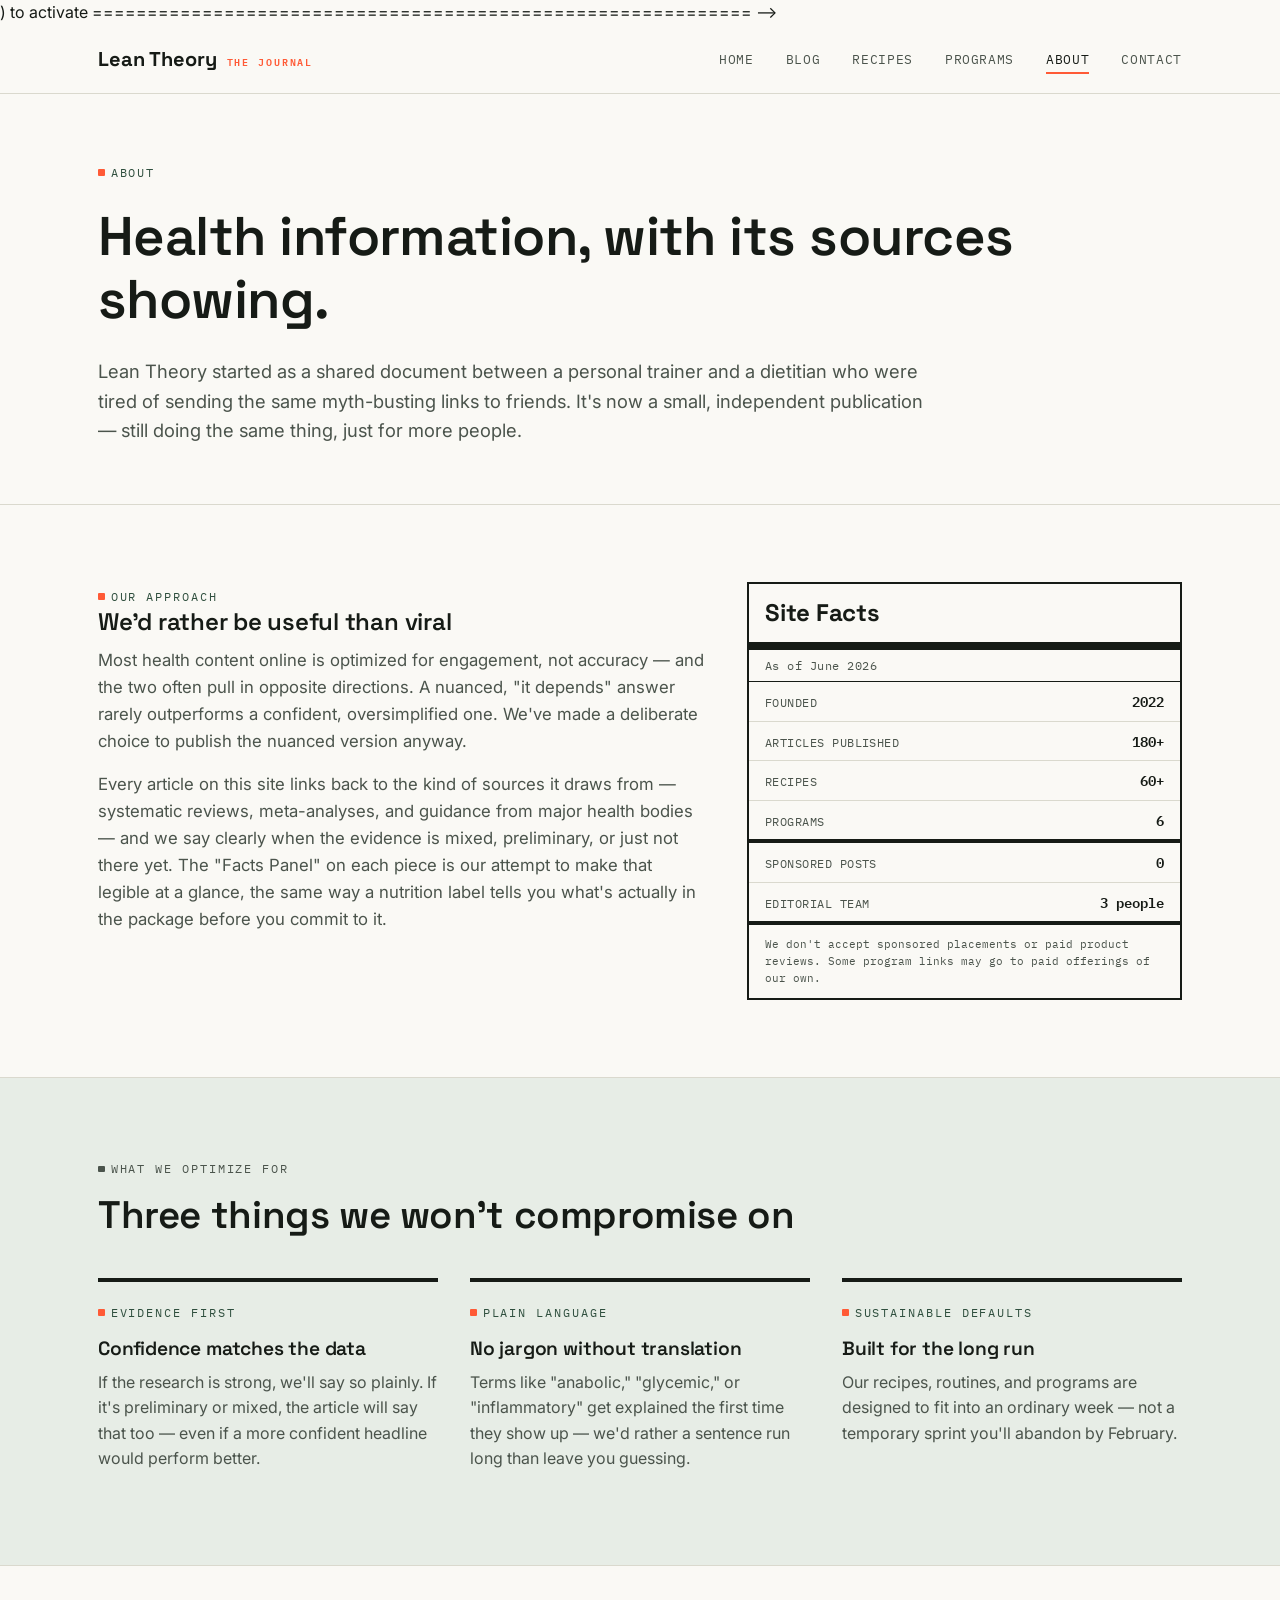
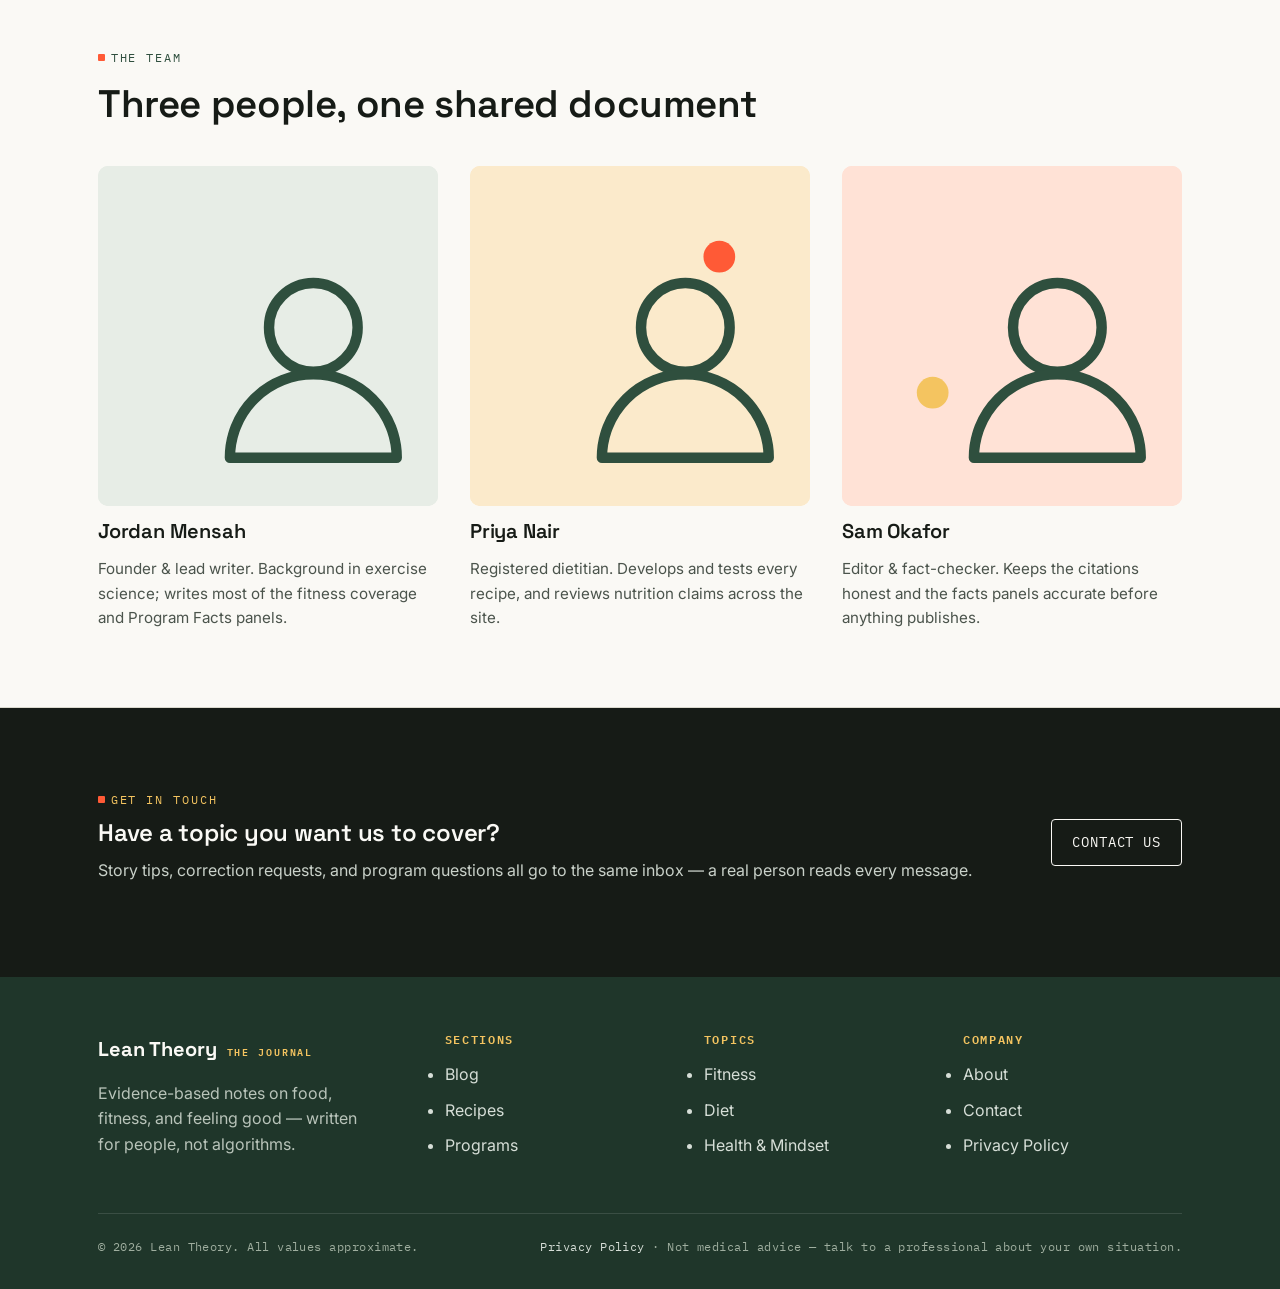
==== about.html @ 3e12a667 "Initial commit" ====
<!DOCTYPE html>
<html lang="en">
<head>
<meta charset="UTF-8">
<meta name="viewport" content="width=device-width, initial-scale=1.0">
<title>About — Lean Theory</title>
<meta name="description" content="What Lean Theory is, who writes it, and how we think about evidence.">
<link rel="preconnect" href="https://fonts.googleapis.com">
<link rel="preconnect" href="https://fonts.gstatic.com" crossorigin>
<link href="https://fonts.googleapis.com/css2?family=Space+Grotesk:wght@500;600;700&family=Inter:wght@400;500;600&family=IBM+Plex+Mono:wght@400;500;600&display=swap" rel="stylesheet">
<link rel="stylesheet" href="style.css">

<!-- ============================================================
     Google AdSense
     1. Sign up and get your site approved at https://www.google.com/adsense
     2. Replace ca-pub-0000000000000000 below with your publisher ID
     3. Remove the surrounding comment markers (<!-- and -->) to activate
     ============================================================ -->
<!--
<script async src="https://pagead2.googlesyndication.com/pagead/js/adsbygoogle.js?client=ca-pub-0000000000000000" crossorigin="anonymous"></script>
-->
</head>
<body>

<header class="site-header">
  <nav class="nav">
    <a class="brand" href="index.html">Lean Theory <small>THE JOURNAL</small></a>
    <button class="nav-toggle" aria-label="Toggle navigation" aria-expanded="false"><span></span></button>
    <ul class="nav-links">
      <li><a href="index.html">Home</a></li>
      <li><a href="blog.html">Blog</a></li>
      <li><a href="recipes.html">Recipes</a></li>
      <li><a href="programs.html">Programs</a></li>
      <li><a href="about.html" aria-current="page">About</a></li>
      <li><a href="contact.html">Contact</a></li>
    </ul>
  </nav>
</header>

<main>

  <section class="page-header">
    <div class="container">
      <span class="eyebrow">About</span>
      <h1>Health information, with its sources showing.</h1>
      <p class="lede">Lean Theory started as a shared document between a personal trainer and a dietitian who were tired of sending the same myth-busting links to friends. It's now a small, independent publication — still doing the same thing, just for more people.</p>
    </div>
  </section>

  <section class="section">
    <div class="container">
      <div class="magazine">
        <div>
          <span class="eyebrow">Our approach</span>
          <h2>We'd rather be useful than viral</h2>
          <p style="color:var(--ink-soft); font-size:1.05rem;">Most health content online is optimized for engagement, not accuracy — and the two often pull in opposite directions. A nuanced, "it depends" answer rarely outperforms a confident, oversimplified one. We've made a deliberate choice to publish the nuanced version anyway.</p>
          <p style="color:var(--ink-soft); font-size:1.05rem;">Every article on this site links back to the kind of sources it draws from — systematic reviews, meta-analyses, and guidance from major health bodies — and we say clearly when the evidence is mixed, preliminary, or just not there yet. The "Facts Panel" on each piece is our attempt to make that legible at a glance, the same way a nutrition label tells you what's actually in the package before you commit to it.</p>
        </div>
        <div class="facts-panel" style="align-self:start;">
          <div class="facts-panel__title">Site Facts</div>
          <div class="facts-panel__sub">As of June 2026</div>
          <dl style="margin:0;">
            <div class="facts-row"><dt>Founded</dt><dd>2022</dd></div>
            <div class="facts-row"><dt>Articles published</dt><dd>180+</dd></div>
            <div class="facts-row"><dt>Recipes</dt><dd>60+</dd></div>
            <div class="facts-row facts-row--divider"><dt>Programs</dt><dd>6</dd></div>
            <div class="facts-row"><dt>Sponsored posts</dt><dd>0</dd></div>
            <div class="facts-row"><dt>Editorial team</dt><dd>3 people</dd></div>
          </dl>
          <div class="facts-panel__footer">We don't accept sponsored placements or paid product reviews. Some program links may go to paid offerings of our own.</div>
        </div>
      </div>
    </div>
  </section>

  <section class="section section--tint">
    <div class="container">
      <div class="section-head">
        <div>
          <span class="eyebrow eyebrow--muted">What We Optimize For</span>
          <h2>Three things we won't compromise on</h2>
        </div>
      </div>
      <div class="value-list">
        <div class="value-item">
          <span class="eyebrow">Evidence first</span>
          <h3 style="font-size:1.2rem; margin-top:0.5rem;">Confidence matches the data</h3>
          <p style="color:var(--ink-soft);">If the research is strong, we'll say so plainly. If it's preliminary or mixed, the article will say that too — even if a more confident headline would perform better.</p>
        </div>
        <div class="value-item">
          <span class="eyebrow">Plain language</span>
          <h3 style="font-size:1.2rem; margin-top:0.5rem;">No jargon without translation</h3>
          <p style="color:var(--ink-soft);">Terms like "anabolic," "glycemic," or "inflammatory" get explained the first time they show up — we'd rather a sentence run long than leave you guessing.</p>
        </div>
        <div class="value-item">
          <span class="eyebrow">Sustainable defaults</span>
          <h3 style="font-size:1.2rem; margin-top:0.5rem;">Built for the long run</h3>
          <p style="color:var(--ink-soft);">Our recipes, routines, and programs are designed to fit into an ordinary week — not a temporary sprint you'll abandon by February.</p>
        </div>
      </div>
    </div>
  </section>

  <section class="section">
    <div class="container">
      <div class="section-head">
        <div>
          <span class="eyebrow">The Team</span>
          <h2>Three people, one shared document</h2>
        </div>
      </div>
      <div class="team-grid">

        <div class="card team-card">
          <div class="card-thumb">
            <svg viewBox="0 0 300 300" preserveAspectRatio="xMidYMid slice" role="img" aria-label="Portrait illustration">
              <rect width="300" height="300" fill="#E7EDE6"/>
              <g stroke="#2F4F3E" stroke-width="4" fill="none" stroke-linecap="round" stroke-linejoin="round" transform="translate(75,55) scale(2.3)">
                <circle cx="50" cy="38" r="17"/>
                <path d="M18 88 a32 32 0 0 1 64 0 Z"/>
              </g>
            </svg>
          </div>
          <h3>Jordan Mensah</h3>
          <p>Founder &amp; lead writer. Background in exercise science; writes most of the fitness coverage and Program Facts panels.</p>
        </div>

        <div class="card team-card">
          <div class="card-thumb card-thumb--sand">
            <svg viewBox="0 0 300 300" preserveAspectRatio="xMidYMid slice" role="img" aria-label="Portrait illustration">
              <rect width="300" height="300" fill="#FBEACB"/>
              <g stroke="#2F4F3E" stroke-width="4" fill="none" stroke-linecap="round" stroke-linejoin="round" transform="translate(75,55) scale(2.3)">
                <circle cx="50" cy="38" r="17"/>
                <path d="M18 88 a32 32 0 0 1 64 0 Z"/>
              </g>
              <circle cx="220" cy="80" r="14" fill="#FF5A36" stroke="none"/>
            </svg>
          </div>
          <h3>Priya Nair</h3>
          <p>Registered dietitian. Develops and tests every recipe, and reviews nutrition claims across the site.</p>
        </div>

        <div class="card team-card">
          <div class="card-thumb card-thumb--citrus">
            <svg viewBox="0 0 300 300" preserveAspectRatio="xMidYMid slice" role="img" aria-label="Portrait illustration">
              <rect width="300" height="300" fill="#FFE2D6"/>
              <g stroke="#2F4F3E" stroke-width="4" fill="none" stroke-linecap="round" stroke-linejoin="round" transform="translate(75,55) scale(2.3)">
                <circle cx="50" cy="38" r="17"/>
                <path d="M18 88 a32 32 0 0 1 64 0 Z"/>
              </g>
              <circle cx="80" cy="200" r="14" fill="#F4C460" stroke="none"/>
            </svg>
          </div>
          <h3>Sam Okafor</h3>
          <p>Editor &amp; fact-checker. Keeps the citations honest and the facts panels accurate before anything publishes.</p>
        </div>

      </div>
    </div>
  </section>

  <section class="section section--dark">
    <div class="container" style="display:flex; align-items:center; justify-content:space-between; gap:2rem; flex-wrap:wrap;">
      <div>
        <span class="eyebrow">Get in touch</span>
        <h2 style="margin-top:0.5rem;">Have a topic you want us to cover?</h2>
        <p style="margin-top:0.5rem; color:#C9D1C9;">Story tips, correction requests, and program questions all go to the same inbox — a real person reads every message.</p>
      </div>
      <a class="btn" style="border-color: var(--paper); color: var(--paper);" href="contact.html">Contact us</a>
    </div>
  </section>

</main>

<footer class="site-footer">
  <div class="container">
    <div class="footer-grid">
      <div>
        <a class="brand" href="index.html">Lean Theory <small>THE JOURNAL</small></a>
        <p style="margin-top:1rem; color:#B9C4BA; max-width:28ch;">Evidence-based notes on food, fitness, and feeling good — written for people, not algorithms.</p>
      </div>
      <div>
        <h4>Sections</h4>
        <ul>
          <li><a href="blog.html">Blog</a></li>
          <li><a href="recipes.html">Recipes</a></li>
          <li><a href="programs.html">Programs</a></li>
        </ul>
      </div>
      <div>
        <h4>Topics</h4>
        <ul>
          <li><a href="blog.html">Fitness</a></li>
          <li><a href="blog.html">Diet</a></li>
          <li><a href="blog.html">Health &amp; Mindset</a></li>
        </ul>
      </div>
      <div>
        <h4>Company</h4>
        <ul>
          <li><a href="about.html">About</a></li>
          <li><a href="contact.html">Contact</a></li>
          <li><a href="privacy-policy.html">Privacy Policy</a></li>
        </ul>
      </div>
    </div>
    <div class="footer-bottom">
      <span>© 2026 Lean Theory. All values approximate.</span>
      <span><a href="privacy-policy.html">Privacy Policy</a> · Not medical advice — talk to a professional about your own situation.</span>
    </div>
  </div>
</footer>

<script src="script.js"></script>
</body>
</html>
---- style.css ----
/* ==========================================================================
   THE DAILY VALUE — shared stylesheet
   Design tokens: warm paper, deep moss green, citrus accent, mono "facts"
   panel borrowed from nutrition-label conventions.
   ========================================================================== */

:root {
  --paper:      #FAF9F5;
  --paper-dim:  #F1EFE8;
  --ink:        #161B16;
  --ink-soft:   #4B544C;
  --moss:       #2F4F3E;
  --moss-deep:  #1F362A;
  --moss-tint:  #E7EDE6;
  --citrus:     #FF5A36;
  --sand:       #F4C460;
  --line:       #DAD9CE;
  --line-strong:#161B16;

  --font-display: "Space Grotesk", "Helvetica Neue", Arial, sans-serif;
  --font-body: "Inter", "Helvetica Neue", Arial, sans-serif;
  --font-mono: "IBM Plex Mono", "Courier New", monospace;

  --container: 1180px;
  --gutter: clamp(1.25rem, 4vw, 3rem);

  --radius-s: 4px;
  --radius-m: 10px;
}

/* ---------- Reset & base ---------- */
* { box-sizing: border-box; }
html { scroll-behavior: smooth; }

body {
  margin: 0;
  font-family: var(--font-body);
  background: var(--paper);
  color: var(--ink);
  font-size: 16px;
  line-height: 1.6;
  -webkit-font-smoothing: antialiased;
}

img, svg { display: block; max-width: 100%; }

a {
  color: var(--moss);
  text-decoration: none;
}

a:focus-visible,
button:focus-visible,
input:focus-visible,
textarea:focus-visible {
  outline: 2px solid var(--citrus);
  outline-offset: 2px;
}

h1, h2, h3, h4 {
  font-family: var(--font-display);
  font-weight: 600;
  line-height: 1.15;
  margin: 0 0 0.5em;
  letter-spacing: -0.01em;
}

p { margin: 0 0 1em; }

ul { margin: 0; padding: 0; }

.container {
  max-width: var(--container);
  margin: 0 auto;
  padding: 0 var(--gutter);
}

/* reduced motion */
@media (prefers-reduced-motion: reduce) {
  *, *::before, *::after { animation-duration: 0.01ms !important; transition-duration: 0.01ms !important; }
  html { scroll-behavior: auto; }
}

/* ---------- Utility text styles ---------- */
.eyebrow {
  font-family: var(--font-mono);
  font-size: 0.75rem;
  letter-spacing: 0.16em;
  text-transform: uppercase;
  color: var(--moss);
  display: inline-flex;
  align-items: center;
  gap: 0.5em;
}

.eyebrow::before {
  content: "";
  display: inline-block;
  width: 0.55em;
  height: 0.55em;
  background: var(--citrus);
  border-radius: 1px;
}

.eyebrow--muted { color: var(--ink-soft); }
.eyebrow--muted::before { background: var(--ink-soft); }

.lede {
  font-size: 1.15rem;
  color: var(--ink-soft);
  max-width: 46em;
}

/* ---------- Buttons ---------- */
.btn {
  display: inline-flex;
  align-items: center;
  gap: 0.5em;
  font-family: var(--font-mono);
  font-size: 0.85rem;
  letter-spacing: 0.06em;
  text-transform: uppercase;
  padding: 0.85em 1.5em;
  border-radius: var(--radius-s);
  border: 1.5px solid var(--line-strong);
  cursor: pointer;
  transition: transform 0.15s ease, background 0.15s ease, color 0.15s ease;
  background: transparent;
  color: var(--ink);
}

.btn:hover { transform: translateY(-2px); }

.btn-primary {
  background: var(--ink);
  color: var(--paper);
  border-color: var(--ink);
}

.btn-primary:hover { background: var(--moss); border-color: var(--moss); }

.btn-citrus {
  background: var(--citrus);
  color: var(--paper);
  border-color: var(--citrus);
}

.btn-citrus:hover { background: var(--ink); border-color: var(--ink); }

.btn-block { width: 100%; justify-content: center; }

/* ==========================================================================
   HEADER / NAV
   ========================================================================== */

.site-header {
  position: sticky;
  top: 0;
  z-index: 50;
  background: var(--paper);
  border-bottom: 1px solid var(--line);
}

.nav {
  display: flex;
  align-items: center;
  justify-content: space-between;
  padding: 1.1rem var(--gutter);
  max-width: var(--container);
  margin: 0 auto;
  gap: 1.5rem;
}

.brand {
  display: flex;
  align-items: baseline;
  gap: 0.6rem;
  font-family: var(--font-display);
  font-weight: 700;
  font-size: 1.25rem;
  color: var(--ink);
  white-space: nowrap;
}

.brand small {
  font-family: var(--font-mono);
  font-size: 0.65rem;
  letter-spacing: 0.18em;
  color: var(--citrus);
  font-weight: 600;
}

.nav-links {
  display: flex;
  gap: 2rem;
  list-style: none;
  font-family: var(--font-mono);
  font-size: 0.82rem;
  letter-spacing: 0.05em;
  text-transform: uppercase;
}

.nav-links a {
  color: var(--ink-soft);
  padding-bottom: 4px;
  border-bottom: 2px solid transparent;
  transition: color 0.15s ease, border-color 0.15s ease;
}

.nav-links a:hover,
.nav-links a[aria-current="page"] {
  color: var(--ink);
  border-color: var(--citrus);
}

.nav-toggle {
  display: none;
  background: none;
  border: 1.5px solid var(--line-strong);
  border-radius: var(--radius-s);
  width: 42px;
  height: 38px;
  cursor: pointer;
  position: relative;
}

.nav-toggle span,
.nav-toggle span::before,
.nav-toggle span::after {
  content: "";
  position: absolute;
  left: 9px;
  right: 9px;
  height: 2px;
  background: var(--ink);
  transition: transform 0.2s ease, opacity 0.2s ease;
}

.nav-toggle span { top: 50%; transform: translateY(-50%); }
.nav-toggle span::before { top: -7px; }
.nav-toggle span::after { top: 7px; }

.nav-toggle[aria-expanded="true"] span { background: transparent; }
.nav-toggle[aria-expanded="true"] span::before { top: 0; transform: rotate(45deg); }
.nav-toggle[aria-expanded="true"] span::after { top: 0; transform: rotate(-45deg); }

@media (max-width: 820px) {
  .nav-toggle { display: block; }
  .nav-links {
    position: absolute;
    top: 100%;
    left: 0;
    right: 0;
    background: var(--paper);
    border-bottom: 1px solid var(--line);
    flex-direction: column;
    gap: 0;
    max-height: 0;
    overflow: hidden;
    transition: max-height 0.25s ease;
  }
  .nav-links.is-open { max-height: 24rem; }
  .nav-links li { border-top: 1px solid var(--line); }
  .nav-links a { display: block; padding: 1rem var(--gutter); border-bottom: none; }
}

/* ==========================================================================
   HERO
   ========================================================================== */

.hero {
  padding: clamp(2.5rem, 6vw, 5rem) 0 clamp(3rem, 6vw, 5rem);
  border-bottom: 1px solid var(--line);
}

.hero-grid {
  display: grid;
  grid-template-columns: 1.3fr 0.9fr;
  gap: clamp(2rem, 4vw, 4rem);
  align-items: start;
}

.hero h1 {
  font-size: clamp(2.4rem, 5.2vw, 4.2rem);
  margin: 0.4em 0 0.6em;
  max-width: 16ch;
}

.hero-meta {
  display: flex;
  align-items: center;
  gap: 1.25rem;
  margin-top: 1.5rem;
  font-family: var(--font-mono);
  font-size: 0.8rem;
  color: var(--ink-soft);
}

.hero-meta .avatar {
  width: 2.25rem;
  height: 2.25rem;
  border-radius: 50%;
  background: var(--moss);
  display: flex;
  align-items: center;
  justify-content: center;
  color: var(--paper);
  font-family: var(--font-display);
  font-weight: 700;
}

/* ==========================================================================
   FACTS PANEL — the signature element.
   A nutrition-label-style box reused for article / recipe / program meta.
   ========================================================================== */

.facts-panel {
  border: 2.5px solid var(--line-strong);
  background: var(--paper);
  font-family: var(--font-mono);
  font-size: 0.85rem;
}

.facts-panel__title {
  font-family: var(--font-display);
  font-weight: 700;
  font-size: 1.5rem;
  padding: 0.6rem 1rem;
  border-bottom: 8px solid var(--line-strong);
  letter-spacing: -0.01em;
}

.facts-panel__sub {
  padding: 0.4rem 1rem;
  border-bottom: 1px solid var(--line-strong);
  font-size: 0.75rem;
  color: var(--ink-soft);
  letter-spacing: 0.04em;
}

.facts-row {
  display: flex;
  justify-content: space-between;
  align-items: baseline;
  padding: 0.5rem 1rem;
  border-bottom: 1px solid var(--line);
  gap: 1rem;
}

.facts-row:last-child { border-bottom: none; }

.facts-row dt {
  color: var(--ink-soft);
  letter-spacing: 0.04em;
  text-transform: uppercase;
  font-size: 0.72rem;
}

.facts-row dd {
  margin: 0;
  font-weight: 600;
  text-align: right;
}

.facts-row--divider {
  border-bottom: 4px solid var(--line-strong);
}

.facts-panel__footer {
  padding: 0.7rem 1rem;
  font-size: 0.7rem;
  color: var(--ink-soft);
  line-height: 1.5;
  border-top: 4px solid var(--line-strong);
}

/* ==========================================================================
   SECTIONS / GRIDS
   ========================================================================== */

.section {
  padding: clamp(3rem, 6vw, 5rem) 0;
  border-bottom: 1px solid var(--line);
}

.section:last-of-type { border-bottom: none; }

.section--tint { background: var(--moss-tint); }
.section--dark { background: var(--ink); color: var(--paper); }
.section--dark .eyebrow { color: var(--sand); }
.section--dark .eyebrow::before { background: var(--citrus); }
.section--dark h2 { color: var(--paper); }
.section--dark p { color: #C9D1C9; }

.section-head {
  display: flex;
  justify-content: space-between;
  align-items: flex-end;
  gap: 2rem;
  margin-bottom: 2.5rem;
  flex-wrap: wrap;
}

.section-head h2 {
  font-size: clamp(1.7rem, 3vw, 2.4rem);
  margin: 0.35em 0 0;
}

/* article card */
.card-grid {
  display: grid;
  gap: 2rem;
  grid-template-columns: repeat(3, 1fr);
}

.card-grid--2 { grid-template-columns: repeat(2, 1fr); }

.card {
  display: flex;
  flex-direction: column;
  gap: 0.9rem;
}

.card-thumb {
  aspect-ratio: 4 / 3;
  border-radius: var(--radius-m);
  background: var(--moss-tint);
  position: relative;
  overflow: hidden;
}

.card-thumb--sand { background: #FBEACB; }
.card-thumb--citrus { background: #FFE2D6; }

.card-thumb svg { position: absolute; inset: 0; width: 100%; height: 100%; }

.card h3 {
  font-size: 1.25rem;
  margin: 0;
}

.card h3 a {
  color: var(--ink);
  background-image: linear-gradient(transparent 60%, var(--sand) 60%);
  background-size: 0% 100%;
  background-repeat: no-repeat;
  transition: background-size 0.25s ease;
}

.card h3 a:hover { background-size: 100% 100%; }

.card p { color: var(--ink-soft); font-size: 0.95rem; margin: 0; }

.card-meta {
  display: flex;
  gap: 0.75rem;
  align-items: center;
  font-family: var(--font-mono);
  font-size: 0.72rem;
  letter-spacing: 0.04em;
  text-transform: uppercase;
  color: var(--ink-soft);
}

.tag {
  display: inline-block;
  font-family: var(--font-mono);
  font-size: 0.68rem;
  letter-spacing: 0.08em;
  text-transform: uppercase;
  padding: 0.25em 0.6em;
  border: 1px solid var(--line-strong);
  border-radius: 999px;
}

.tag--citrus { border-color: var(--citrus); color: var(--citrus); }
.tag--moss { border-color: var(--moss); color: var(--moss); }
.tag--sand { border-color: var(--sand); background: var(--sand); border-color: transparent; }

/* Featured + grid (magazine layout) */
.magazine {
  display: grid;
  grid-template-columns: 1.4fr 1fr;
  gap: 2.5rem;
}

.magazine-feature .card-thumb { aspect-ratio: 16/10; }
.magazine-feature h3 { font-size: 1.7rem; }

.magazine-list {
  display: flex;
  flex-direction: column;
  gap: 1.5rem;
}

.magazine-list .card {
  flex-direction: row;
  gap: 1.25rem;
  align-items: flex-start;
}

.magazine-list .card-thumb {
  width: 7rem;
  aspect-ratio: 1;
  flex-shrink: 0;
}

.magazine-list .card-body { display: flex; flex-direction: column; gap: 0.5rem; }
.magazine-list h3 { font-size: 1.05rem; }

/* Recipe cards */
.recipe-card {
  border: 1px solid var(--line);
  border-radius: var(--radius-m);
  overflow: hidden;
  display: flex;
  flex-direction: column;
  background: var(--paper);
  transition: box-shadow 0.2s ease, transform 0.2s ease;
}

.recipe-card:hover {
  box-shadow: 0 8px 24px -12px rgba(22, 27, 22, 0.25);
  transform: translateY(-3px);
}

.recipe-card .card-thumb { aspect-ratio: 4/3; border-radius: 0; }

.recipe-card__body { padding: 1.25rem; display: flex; flex-direction: column; gap: 0.6rem; flex: 1; }

.recipe-stats {
  display: grid;
  grid-template-columns: repeat(4, 1fr);
  border-top: 1px solid var(--line);
  font-family: var(--font-mono);
}

.recipe-stats div {
  padding: 0.6rem 0.4rem;
  text-align: center;
  border-right: 1px solid var(--line);
}

.recipe-stats div:last-child { border-right: none; }

.recipe-stats strong {
  display: block;
  font-size: 1rem;
  font-family: var(--font-display);
}

.recipe-stats span {
  font-size: 0.62rem;
  letter-spacing: 0.06em;
  text-transform: uppercase;
  color: var(--ink-soft);
}

/* Program cards */
.program-card {
  border: 1px solid var(--line);
  border-radius: var(--radius-m);
  padding: 2rem;
  display: flex;
  flex-direction: column;
  gap: 1.25rem;
  background: var(--paper);
}

.program-card--featured {
  border-color: var(--ink);
  background: var(--ink);
  color: var(--paper);
}

.program-card--featured .facts-panel,
.program-card--featured .facts-panel__title,
.program-card--featured .facts-panel__sub,
.program-card--featured .facts-row,
.program-card--featured .facts-row--divider,
.program-card--featured .facts-panel__footer {
  border-color: var(--paper);
  color: var(--paper);
}

.program-card--featured .facts-row dt,
.program-card--featured .facts-panel__sub,
.program-card--featured .facts-panel__footer { color: #C9D1C9; }

.program-card--featured .eyebrow { color: var(--sand); }
.program-card--featured .eyebrow::before { background: var(--citrus); }
.program-card--featured h3 { color: var(--paper); }
.program-card--featured p { color: #C9D1C9; }

.program-card h3 { font-size: 1.6rem; }

/* Newsletter */
.newsletter {
  display: grid;
  grid-template-columns: 1.2fr 1fr;
  gap: 2.5rem;
  align-items: center;
}

.newsletter-form {
  display: flex;
  gap: 0.75rem;
  flex-wrap: wrap;
}

.newsletter-form input[type="email"] {
  flex: 1;
  min-width: 12rem;
  padding: 0.9em 1.1em;
  border: 1.5px solid var(--line-strong);
  border-radius: var(--radius-s);
  font-family: var(--font-body);
  font-size: 1rem;
  background: var(--paper);
  color: var(--ink);
}

/* ==========================================================================
   FOOTER
   ========================================================================== */

.site-footer {
  background: var(--moss-deep);
  color: #D6DED7;
  padding: 3.5rem 0 2rem;
}

.footer-grid {
  display: grid;
  grid-template-columns: 1.4fr 1fr 1fr 1fr;
  gap: 2.5rem;
  padding-bottom: 2.5rem;
  border-bottom: 1px solid rgba(255,255,255,0.12);
}

.site-footer h4 {
  font-family: var(--font-mono);
  font-size: 0.75rem;
  letter-spacing: 0.14em;
  text-transform: uppercase;
  color: var(--sand);
  margin-bottom: 1rem;
}

.site-footer .brand { color: var(--paper); }
.site-footer .brand small { color: var(--sand); }

.site-footer ul { display: flex; flex-direction: column; gap: 0.6rem; }
.site-footer a { color: #D6DED7; }
.site-footer a:hover { color: var(--sand); }

.footer-bottom {
  display: flex;
  justify-content: space-between;
  align-items: center;
  flex-wrap: wrap;
  gap: 1rem;
  padding-top: 1.5rem;
  font-family: var(--font-mono);
  font-size: 0.72rem;
  letter-spacing: 0.04em;
  color: #9FAE9F;
}

/* ==========================================================================
   PAGE HEADER (for sub pages)
   ========================================================================== */

.page-header {
  padding: clamp(2.5rem, 5vw, 4rem) 0 2.5rem;
  border-bottom: 1px solid var(--line);
}

.page-header h1 {
  font-size: clamp(2.2rem, 4.5vw, 3.4rem);
  margin-top: 0.4em;
}

/* Filter bar */
.filter-bar {
  display: flex;
  gap: 0.6rem;
  flex-wrap: wrap;
  margin-bottom: 2.5rem;
  font-family: var(--font-mono);
  font-size: 0.78rem;
  letter-spacing: 0.05em;
  text-transform: uppercase;
}

.filter-bar button {
  padding: 0.5em 1.1em;
  border: 1px solid var(--line-strong);
  background: transparent;
  border-radius: 999px;
  cursor: pointer;
  color: var(--ink);
  transition: background 0.15s ease, color 0.15s ease;
}

.filter-bar button.is-active,
.filter-bar button:hover {
  background: var(--ink);
  color: var(--paper);
}

/* Post layout */
.post-layout {
  display: grid;
  grid-template-columns: 1fr 280px;
  gap: 3rem;
  align-items: start;
}

.post-body h2 { font-size: 1.6rem; margin-top: 2rem; }
.post-body h3 { font-size: 1.25rem; margin-top: 1.5rem; }
.post-body p { color: var(--ink-soft); font-size: 1.05rem; }
.post-body ul { margin: 1em 0 1em 1.4em; color: var(--ink-soft); }
.post-body li { margin-bottom: 0.5em; }

.pull-quote {
  font-family: var(--font-display);
  font-size: 1.5rem;
  border-left: 4px solid var(--citrus);
  padding-left: 1.5rem;
  margin: 2rem 0;
  color: var(--ink);
}

.post-hero-thumb {
  aspect-ratio: 16/7;
  border-radius: var(--radius-m);
  background: var(--moss-tint);
  margin: 1.5rem 0 2rem;
  overflow: hidden;
  position: relative;
}

.post-hero-thumb svg { position: absolute; inset: 0; width: 100%; height: 100%; }

.sidebar { display: flex; flex-direction: column; gap: 1.5rem; position: sticky; top: 6.5rem; }

/* Contact */
.contact-grid {
  display: grid;
  grid-template-columns: 1fr 1fr;
  gap: 3rem;
}

.form-field { display: flex; flex-direction: column; gap: 0.4rem; margin-bottom: 1.25rem; }

.form-field label {
  font-family: var(--font-mono);
  font-size: 0.72rem;
  letter-spacing: 0.08em;
  text-transform: uppercase;
  color: var(--ink-soft);
}

.form-field input,
.form-field textarea {
  font-family: var(--font-body);
  font-size: 1rem;
  padding: 0.8em 1em;
  border: 1.5px solid var(--line-strong);
  border-radius: var(--radius-s);
  background: var(--paper);
  color: var(--ink);
  resize: vertical;
}

.contact-info dl { display: flex; flex-direction: column; gap: 1.5rem; }
.contact-info dt {
  font-family: var(--font-mono);
  font-size: 0.72rem;
  letter-spacing: 0.08em;
  text-transform: uppercase;
  color: var(--moss);
  margin-bottom: 0.25rem;
}
.contact-info dd { margin: 0; font-size: 1.05rem; }

/* About */
.team-grid {
  display: grid;
  grid-template-columns: repeat(3, 1fr);
  gap: 2rem;
}

.team-card .card-thumb { aspect-ratio: 1; }

.value-list {
  display: grid;
  grid-template-columns: repeat(3, 1fr);
  gap: 2rem;
}

.value-item {
  border-top: 4px solid var(--line-strong);
  padding-top: 1rem;
}

.value-item .eyebrow { margin-bottom: 0.5rem; }

/* ==========================================================================
   AD SLOTS
   Placeholder containers for Google AdSense units. Once approved, replace
   the placeholder <div> inside each .ad-slot with your AdSense <ins> code —
   the surrounding wrapper and spacing can stay as-is.
   ========================================================================== */

.ad-slot {
  border: 1px dashed var(--line);
  border-radius: var(--radius-s);
  background: var(--paper-dim);
  display: flex;
  align-items: center;
  justify-content: center;
  min-height: 90px;
  margin: clamp(2rem, 5vw, 3rem) 0;
  font-family: var(--font-mono);
  font-size: 0.7rem;
  letter-spacing: 0.12em;
  text-transform: uppercase;
  color: var(--ink-soft);
}

.ad-slot--inline { grid-column: 1 / -1; }

.ad-slot--sidebar { min-height: 250px; margin: 0; }

/* ==========================================================================
   RESPONSIVE
   ========================================================================== */

@media (max-width: 980px) {
  .hero-grid { grid-template-columns: 1fr; }
  .magazine { grid-template-columns: 1fr; }
  .card-grid { grid-template-columns: repeat(2, 1fr); }
  .post-layout { grid-template-columns: 1fr; }
  .sidebar { position: static; }
  .footer-grid { grid-template-columns: 1fr 1fr; }
  .team-grid, .value-list { grid-template-columns: repeat(2, 1fr); }
  .contact-grid { grid-template-columns: 1fr; }
}

@media (max-width: 620px) {
  .card-grid { grid-template-columns: 1fr; }
  .recipe-card-grid { grid-template-columns: 1fr 1fr; }
  .newsletter { grid-template-columns: 1fr; }
  .footer-grid { grid-template-columns: 1fr; gap: 2rem; }
  .team-grid, .value-list { grid-template-columns: 1fr; }
  .magazine-list .card { flex-direction: column; }
  .magazine-list .card-thumb { width: 100%; aspect-ratio: 16/10; }
  .recipe-stats { grid-template-columns: repeat(2, 1fr); }
  .recipe-stats div:nth-child(2) { border-right: none; }
}
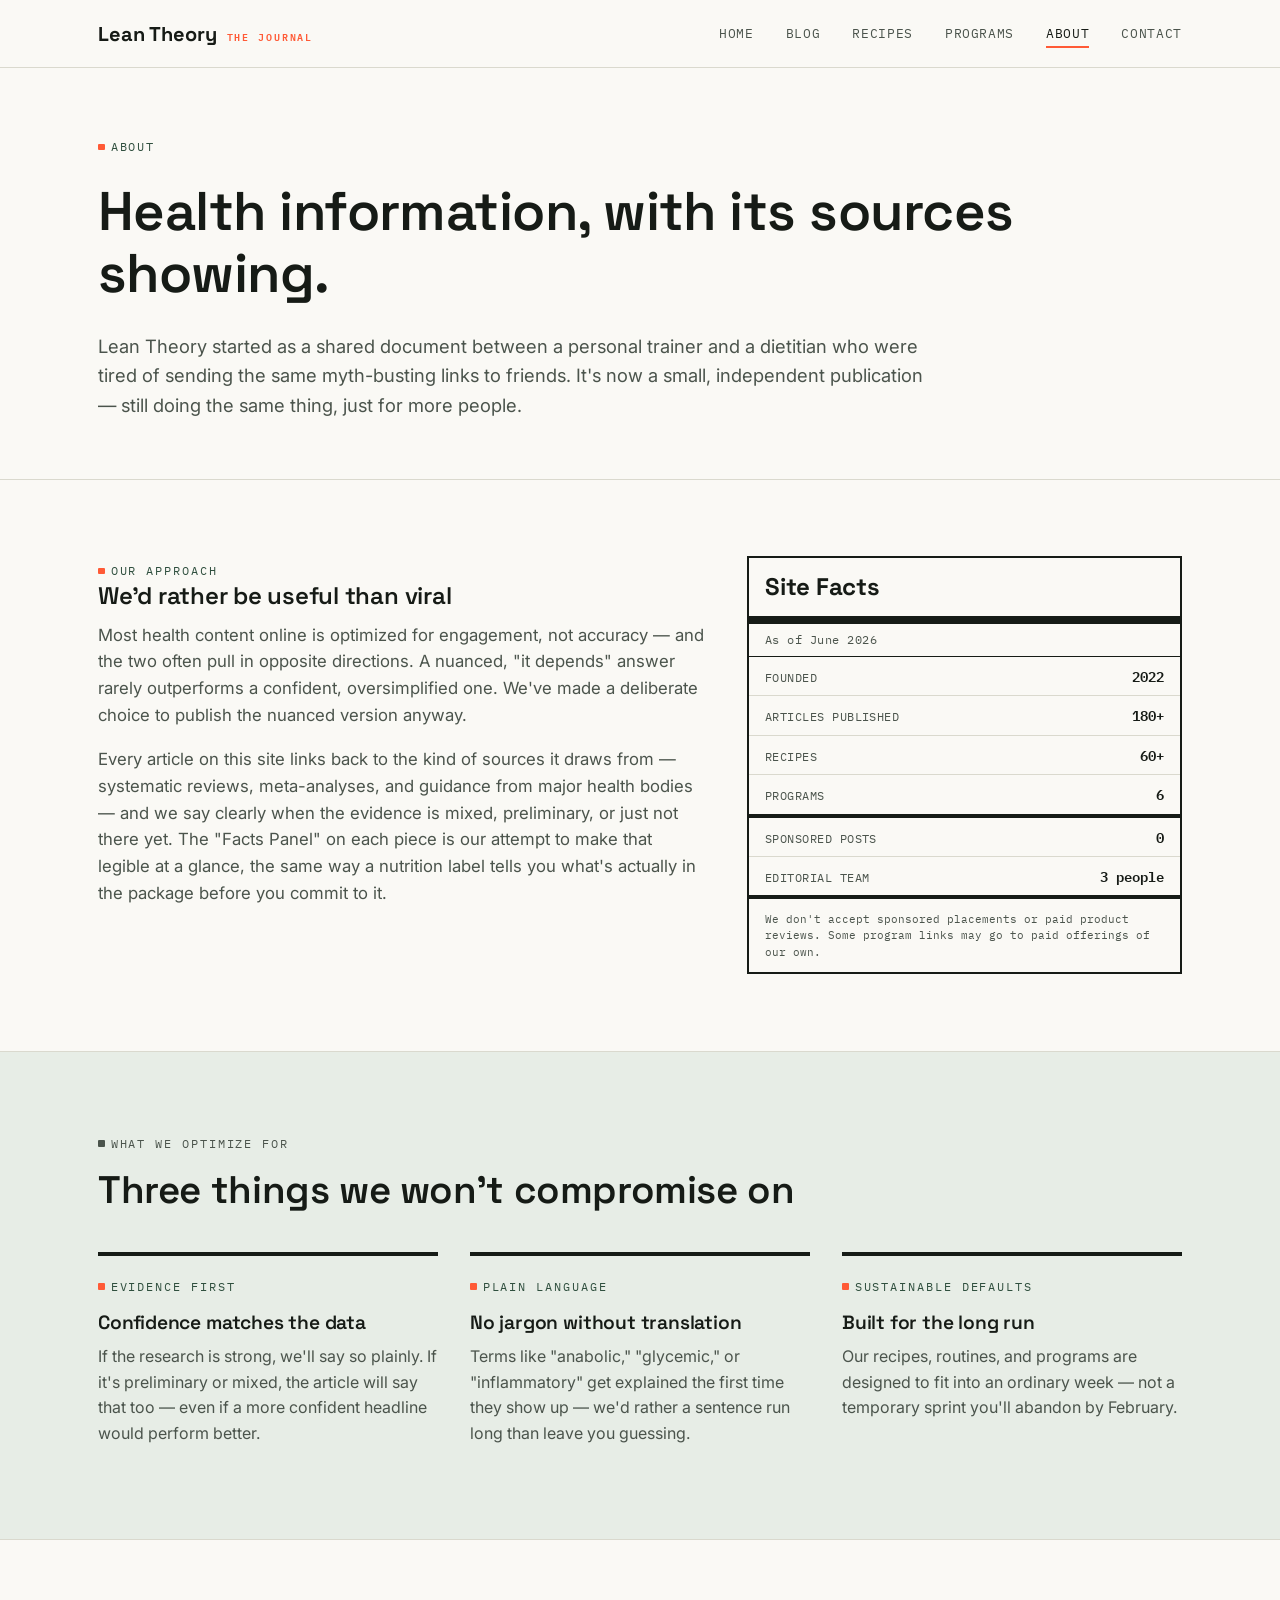
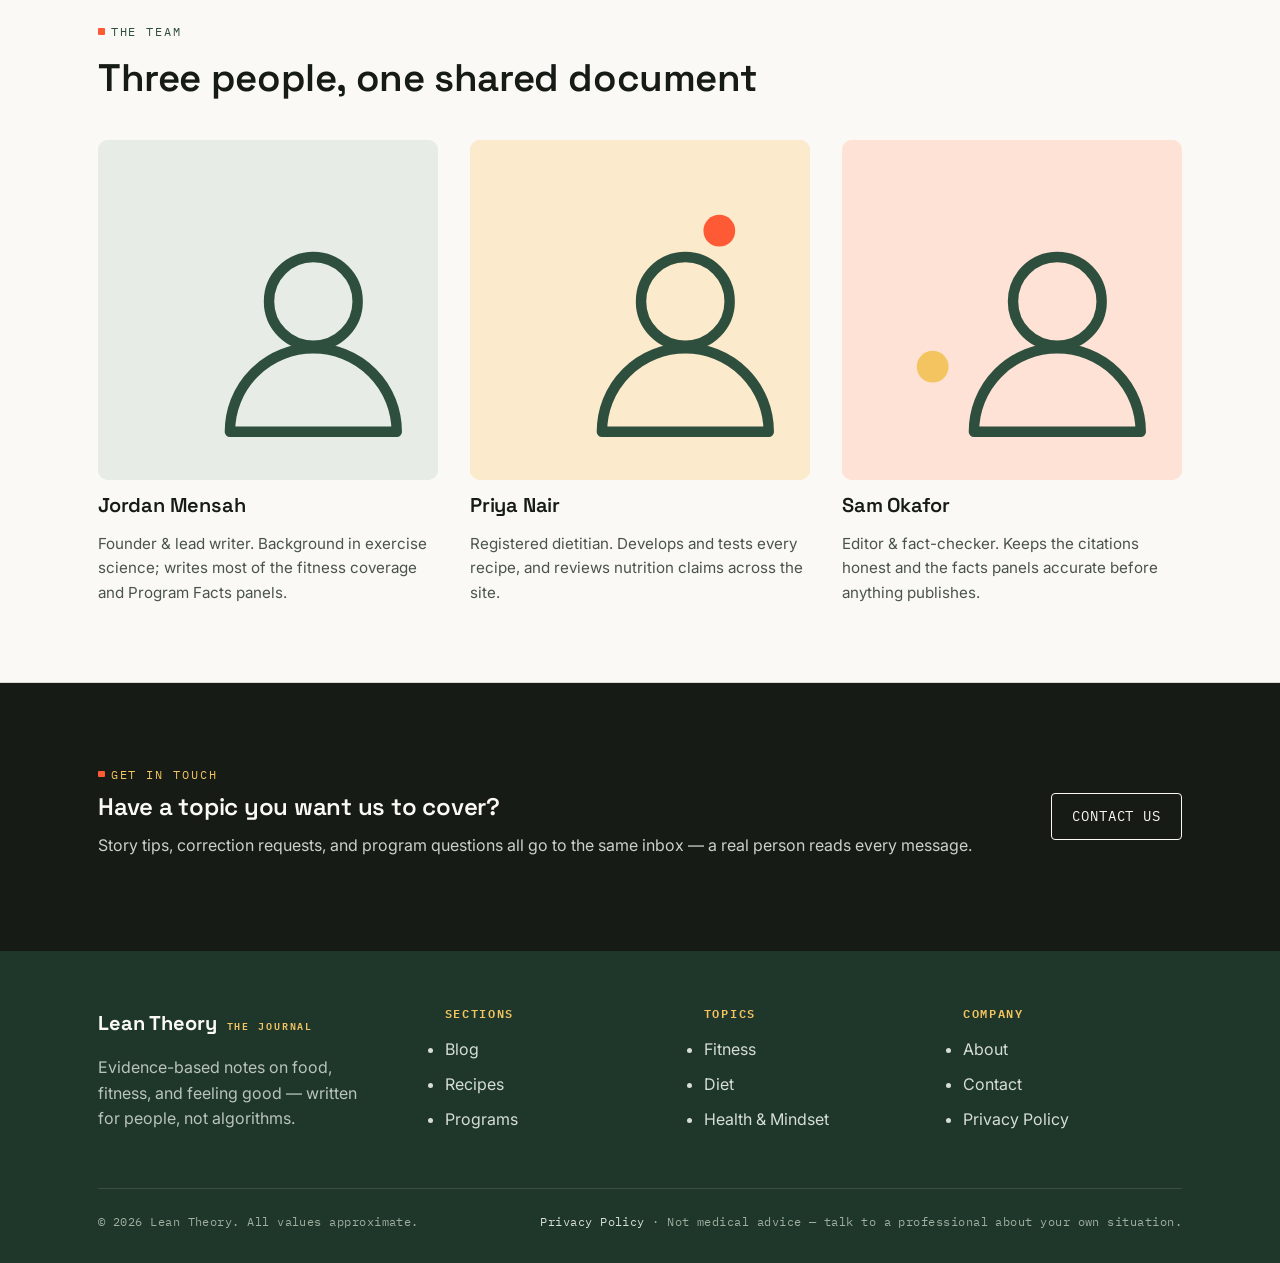
==== commit 209f3146: "Fix AdSense comment bug Fix AdSense comment bug" ====
--- a/about.html
+++ b/about.html
@@ -14,7 +14,7 @@
      Google AdSense
      1. Sign up and get your site approved at https://www.google.com/adsense
      2. Replace ca-pub-0000000000000000 below with your publisher ID
-     3. Remove the surrounding comment markers (<!-- and -->) to activate
+     3. Delete the two comment-marker lines around the script tag below to activate
      ============================================================ -->
 <!--
 <script async src="https://pagead2.googlesyndication.com/pagead/js/adsbygoogle.js?client=ca-pub-0000000000000000" crossorigin="anonymous"></script>
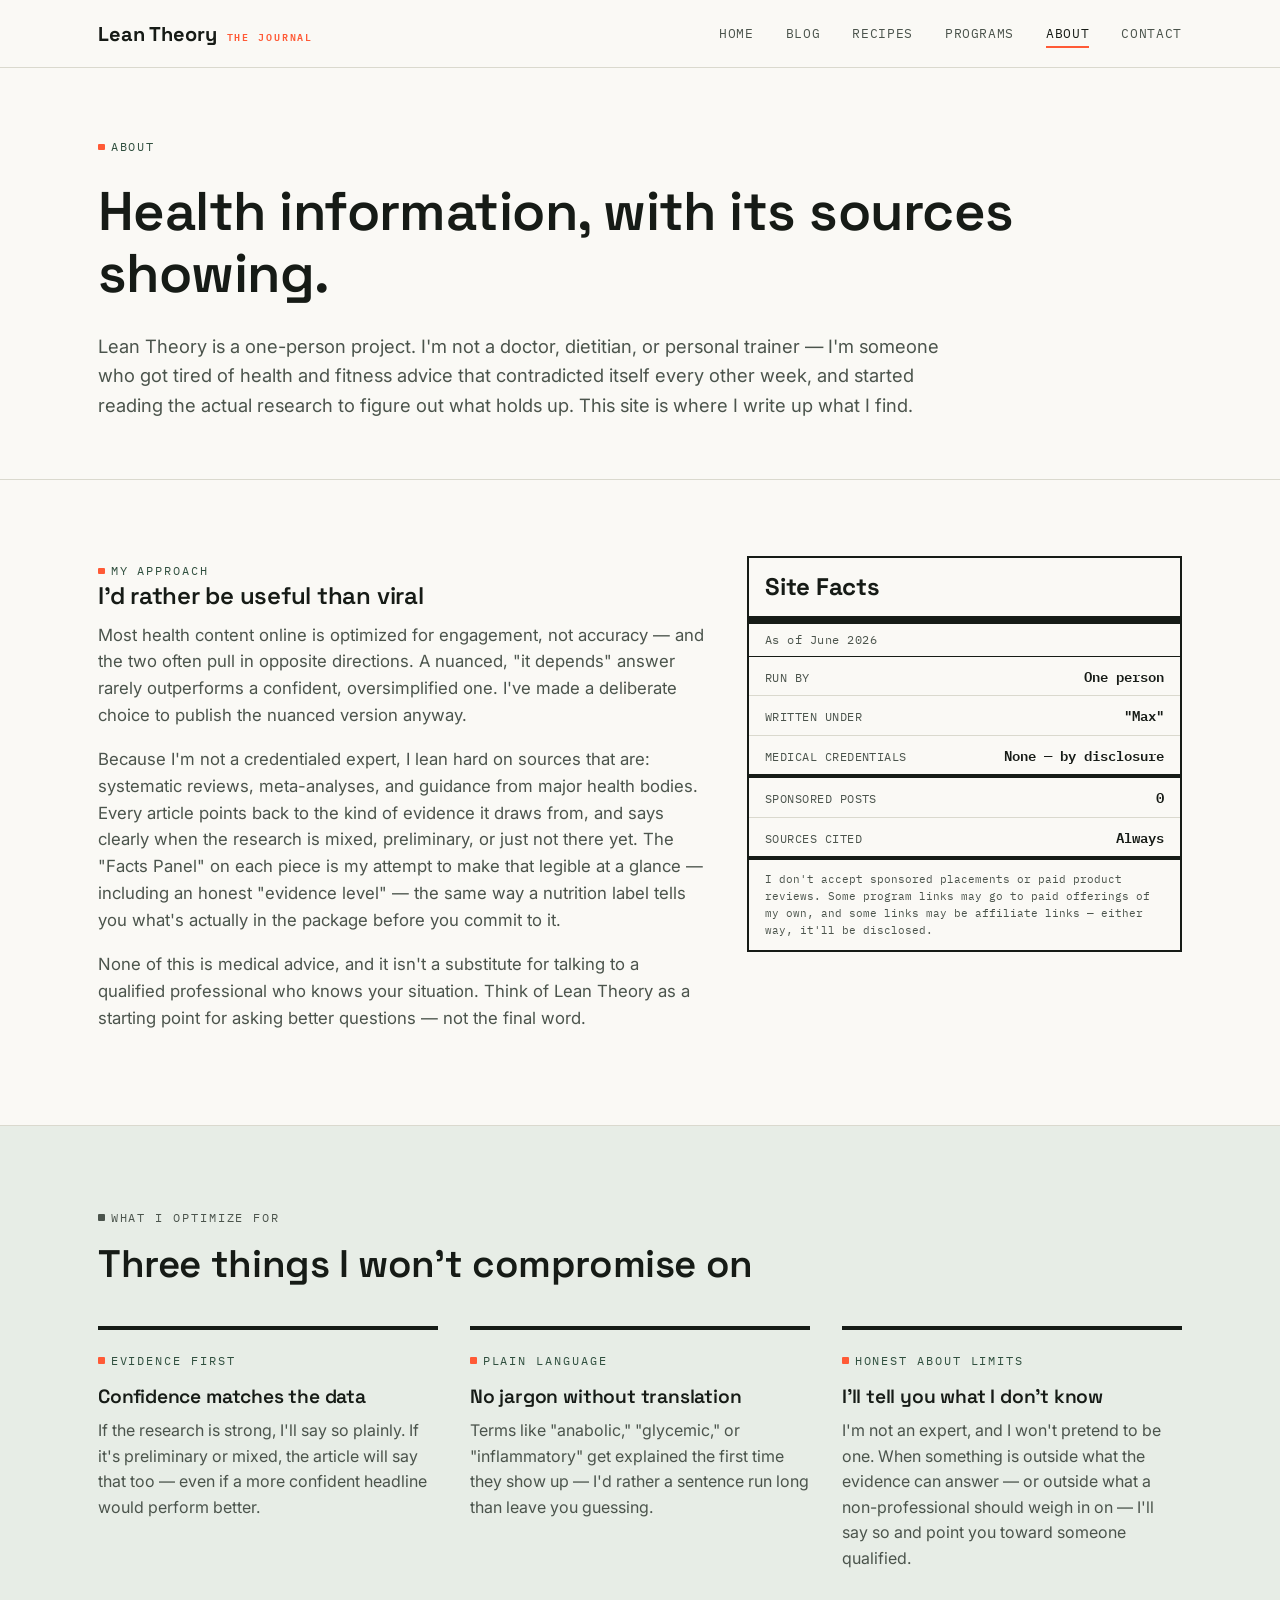
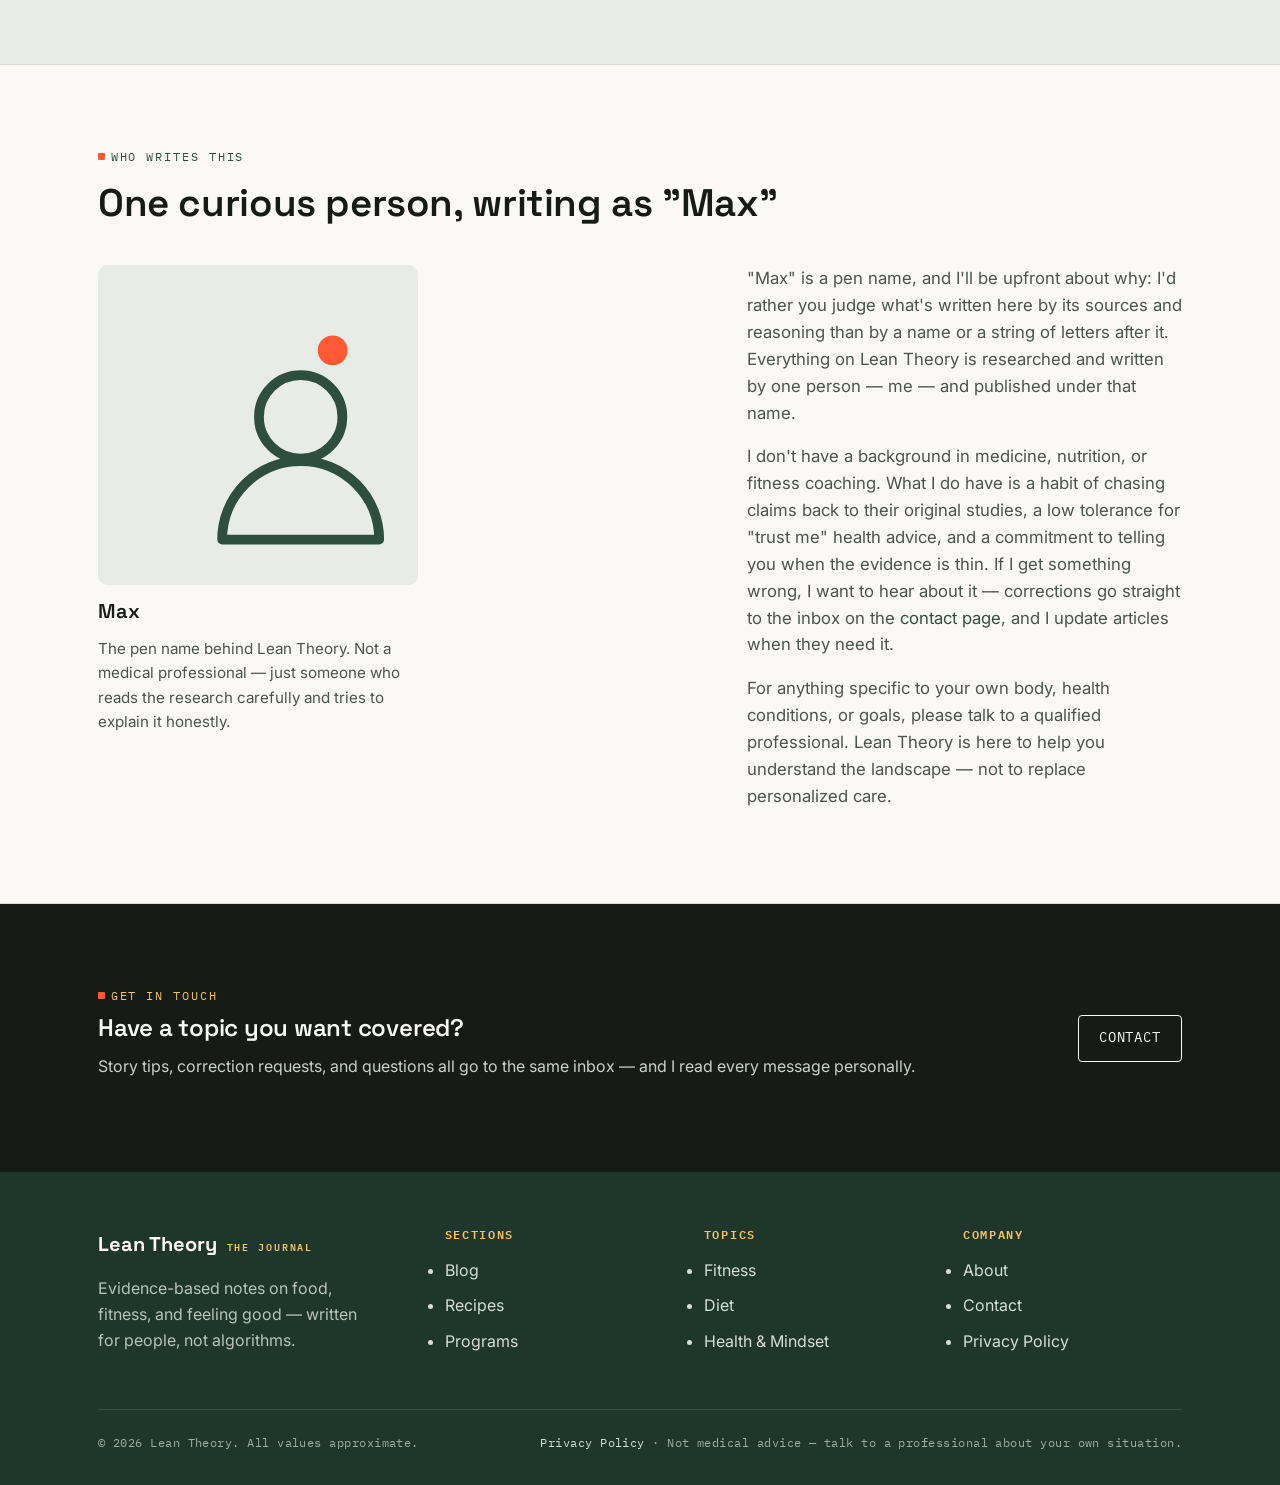
==== commit 7e607ab4: "Author and contact updated Author and contact updated" ====
--- a/about.html
+++ b/about.html
@@ -43,7 +43,7 @@
     <div class="container">
       <span class="eyebrow">About</span>
       <h1>Health information, with its sources showing.</h1>
-      <p class="lede">Lean Theory started as a shared document between a personal trainer and a dietitian who were tired of sending the same myth-busting links to friends. It's now a small, independent publication — still doing the same thing, just for more people.</p>
+      <p class="lede">Lean Theory is a one-person project. I'm not a doctor, dietitian, or personal trainer — I'm someone who got tired of health and fitness advice that contradicted itself every other week, and started reading the actual research to figure out what holds up. This site is where I write up what I find.</p>
     </div>
   </section>
 
@@ -51,23 +51,23 @@
     <div class="container">
       <div class="magazine">
         <div>
-          <span class="eyebrow">Our approach</span>
-          <h2>We'd rather be useful than viral</h2>
-          <p style="color:var(--ink-soft); font-size:1.05rem;">Most health content online is optimized for engagement, not accuracy — and the two often pull in opposite directions. A nuanced, "it depends" answer rarely outperforms a confident, oversimplified one. We've made a deliberate choice to publish the nuanced version anyway.</p>
-          <p style="color:var(--ink-soft); font-size:1.05rem;">Every article on this site links back to the kind of sources it draws from — systematic reviews, meta-analyses, and guidance from major health bodies — and we say clearly when the evidence is mixed, preliminary, or just not there yet. The "Facts Panel" on each piece is our attempt to make that legible at a glance, the same way a nutrition label tells you what's actually in the package before you commit to it.</p>
+          <span class="eyebrow">My approach</span>
+          <h2>I'd rather be useful than viral</h2>
+          <p style="color:var(--ink-soft); font-size:1.05rem;">Most health content online is optimized for engagement, not accuracy — and the two often pull in opposite directions. A nuanced, "it depends" answer rarely outperforms a confident, oversimplified one. I've made a deliberate choice to publish the nuanced version anyway.</p>
+          <p style="color:var(--ink-soft); font-size:1.05rem;">Because I'm not a credentialed expert, I lean hard on sources that are: systematic reviews, meta-analyses, and guidance from major health bodies. Every article points back to the kind of evidence it draws from, and says clearly when the research is mixed, preliminary, or just not there yet. The "Facts Panel" on each piece is my attempt to make that legible at a glance — including an honest "evidence level" — the same way a nutrition label tells you what's actually in the package before you commit to it.</p>
+          <p style="color:var(--ink-soft); font-size:1.05rem;">None of this is medical advice, and it isn't a substitute for talking to a qualified professional who knows your situation. Think of Lean Theory as a starting point for asking better questions — not the final word.</p>
         </div>
         <div class="facts-panel" style="align-self:start;">
           <div class="facts-panel__title">Site Facts</div>
           <div class="facts-panel__sub">As of June 2026</div>
           <dl style="margin:0;">
-            <div class="facts-row"><dt>Founded</dt><dd>2022</dd></div>
-            <div class="facts-row"><dt>Articles published</dt><dd>180+</dd></div>
-            <div class="facts-row"><dt>Recipes</dt><dd>60+</dd></div>
-            <div class="facts-row facts-row--divider"><dt>Programs</dt><dd>6</dd></div>
+            <div class="facts-row"><dt>Run by</dt><dd>One person</dd></div>
+            <div class="facts-row"><dt>Written under</dt><dd>"Max"</dd></div>
+            <div class="facts-row facts-row--divider"><dt>Medical credentials</dt><dd>None — by disclosure</dd></div>
             <div class="facts-row"><dt>Sponsored posts</dt><dd>0</dd></div>
-            <div class="facts-row"><dt>Editorial team</dt><dd>3 people</dd></div>
+            <div class="facts-row"><dt>Sources cited</dt><dd>Always</dd></div>
           </dl>
-          <div class="facts-panel__footer">We don't accept sponsored placements or paid product reviews. Some program links may go to paid offerings of our own.</div>
+          <div class="facts-panel__footer">I don't accept sponsored placements or paid product reviews. Some program links may go to paid offerings of my own, and some links may be affiliate links — either way, it'll be disclosed.</div>
         </div>
       </div>
     </div>
@@ -77,25 +77,25 @@
     <div class="container">
       <div class="section-head">
         <div>
-          <span class="eyebrow eyebrow--muted">What We Optimize For</span>
-          <h2>Three things we won't compromise on</h2>
+          <span class="eyebrow eyebrow--muted">What I Optimize For</span>
+          <h2>Three things I won't compromise on</h2>
         </div>
       </div>
       <div class="value-list">
         <div class="value-item">
           <span class="eyebrow">Evidence first</span>
           <h3 style="font-size:1.2rem; margin-top:0.5rem;">Confidence matches the data</h3>
-          <p style="color:var(--ink-soft);">If the research is strong, we'll say so plainly. If it's preliminary or mixed, the article will say that too — even if a more confident headline would perform better.</p>
+          <p style="color:var(--ink-soft);">If the research is strong, I'll say so plainly. If it's preliminary or mixed, the article will say that too — even if a more confident headline would perform better.</p>
         </div>
         <div class="value-item">
           <span class="eyebrow">Plain language</span>
           <h3 style="font-size:1.2rem; margin-top:0.5rem;">No jargon without translation</h3>
-          <p style="color:var(--ink-soft);">Terms like "anabolic," "glycemic," or "inflammatory" get explained the first time they show up — we'd rather a sentence run long than leave you guessing.</p>
+          <p style="color:var(--ink-soft);">Terms like "anabolic," "glycemic," or "inflammatory" get explained the first time they show up — I'd rather a sentence run long than leave you guessing.</p>
         </div>
         <div class="value-item">
-          <span class="eyebrow">Sustainable defaults</span>
-          <h3 style="font-size:1.2rem; margin-top:0.5rem;">Built for the long run</h3>
-          <p style="color:var(--ink-soft);">Our recipes, routines, and programs are designed to fit into an ordinary week — not a temporary sprint you'll abandon by February.</p>
+          <span class="eyebrow">Honest about limits</span>
+          <h3 style="font-size:1.2rem; margin-top:0.5rem;">I'll tell you what I don't know</h3>
+          <p style="color:var(--ink-soft);">I'm not an expert, and I won't pretend to be one. When something is outside what the evidence can answer — or outside what a non-professional should weigh in on — I'll say so and point you toward someone qualified.</p>
         </div>
       </div>
     </div>
@@ -105,30 +105,15 @@
     <div class="container">
       <div class="section-head">
         <div>
-          <span class="eyebrow">The Team</span>
-          <h2>Three people, one shared document</h2>
+          <span class="eyebrow">Who writes this</span>
+          <h2>One curious person, writing as "Max"</h2>
         </div>
       </div>
-      <div class="team-grid">
-
-        <div class="card team-card">
+      <div class="magazine">
+        <div class="card team-card" style="max-width:320px;">
           <div class="card-thumb">
-            <svg viewBox="0 0 300 300" preserveAspectRatio="xMidYMid slice" role="img" aria-label="Portrait illustration">
+            <svg viewBox="0 0 300 300" preserveAspectRatio="xMidYMid slice" role="img" aria-label="Illustration of a person reading">
               <rect width="300" height="300" fill="#E7EDE6"/>
-              <g stroke="#2F4F3E" stroke-width="4" fill="none" stroke-linecap="round" stroke-linejoin="round" transform="translate(75,55) scale(2.3)">
-                <circle cx="50" cy="38" r="17"/>
-                <path d="M18 88 a32 32 0 0 1 64 0 Z"/>
-              </g>
-            </svg>
-          </div>
-          <h3>Jordan Mensah</h3>
-          <p>Founder &amp; lead writer. Background in exercise science; writes most of the fitness coverage and Program Facts panels.</p>
-        </div>
-
-        <div class="card team-card">
-          <div class="card-thumb card-thumb--sand">
-            <svg viewBox="0 0 300 300" preserveAspectRatio="xMidYMid slice" role="img" aria-label="Portrait illustration">
-              <rect width="300" height="300" fill="#FBEACB"/>
               <g stroke="#2F4F3E" stroke-width="4" fill="none" stroke-linecap="round" stroke-linejoin="round" transform="translate(75,55) scale(2.3)">
                 <circle cx="50" cy="38" r="17"/>
                 <path d="M18 88 a32 32 0 0 1 64 0 Z"/>
@@ -136,25 +121,14 @@
               <circle cx="220" cy="80" r="14" fill="#FF5A36" stroke="none"/>
             </svg>
           </div>
-          <h3>Priya Nair</h3>
-          <p>Registered dietitian. Develops and tests every recipe, and reviews nutrition claims across the site.</p>
+          <h3>Max</h3>
+          <p>The pen name behind Lean Theory. Not a medical professional — just someone who reads the research carefully and tries to explain it honestly.</p>
         </div>
-
-        <div class="card team-card">
-          <div class="card-thumb card-thumb--citrus">
-            <svg viewBox="0 0 300 300" preserveAspectRatio="xMidYMid slice" role="img" aria-label="Portrait illustration">
-              <rect width="300" height="300" fill="#FFE2D6"/>
-              <g stroke="#2F4F3E" stroke-width="4" fill="none" stroke-linecap="round" stroke-linejoin="round" transform="translate(75,55) scale(2.3)">
-                <circle cx="50" cy="38" r="17"/>
-                <path d="M18 88 a32 32 0 0 1 64 0 Z"/>
-              </g>
-              <circle cx="80" cy="200" r="14" fill="#F4C460" stroke="none"/>
-            </svg>
-          </div>
-          <h3>Sam Okafor</h3>
-          <p>Editor &amp; fact-checker. Keeps the citations honest and the facts panels accurate before anything publishes.</p>
+        <div>
+          <p style="color:var(--ink-soft); font-size:1.05rem;">"Max" is a pen name, and I'll be upfront about why: I'd rather you judge what's written here by its sources and reasoning than by a name or a string of letters after it. Everything on Lean Theory is researched and written by one person — me — and published under that name.</p>
+          <p style="color:var(--ink-soft); font-size:1.05rem;">I don't have a background in medicine, nutrition, or fitness coaching. What I do have is a habit of chasing claims back to their original studies, a low tolerance for "trust me" health advice, and a commitment to telling you when the evidence is thin. If I get something wrong, I want to hear about it — corrections go straight to the inbox on the <a href="contact.html">contact page</a>, and I update articles when they need it.</p>
+          <p style="color:var(--ink-soft); font-size:1.05rem;">For anything specific to your own body, health conditions, or goals, please talk to a qualified professional. Lean Theory is here to help you understand the landscape — not to replace personalized care.</p>
         </div>
-
       </div>
     </div>
   </section>
@@ -163,10 +137,10 @@
     <div class="container" style="display:flex; align-items:center; justify-content:space-between; gap:2rem; flex-wrap:wrap;">
       <div>
         <span class="eyebrow">Get in touch</span>
-        <h2 style="margin-top:0.5rem;">Have a topic you want us to cover?</h2>
-        <p style="margin-top:0.5rem; color:#C9D1C9;">Story tips, correction requests, and program questions all go to the same inbox — a real person reads every message.</p>
+        <h2 style="margin-top:0.5rem;">Have a topic you want covered?</h2>
+        <p style="margin-top:0.5rem; color:#C9D1C9;">Story tips, correction requests, and questions all go to the same inbox — and I read every message personally.</p>
       </div>
-      <a class="btn" style="border-color: var(--paper); color: var(--paper);" href="contact.html">Contact us</a>
+      <a class="btn" style="border-color: var(--paper); color: var(--paper);" href="contact.html">Contact</a>
     </div>
   </section>
 
